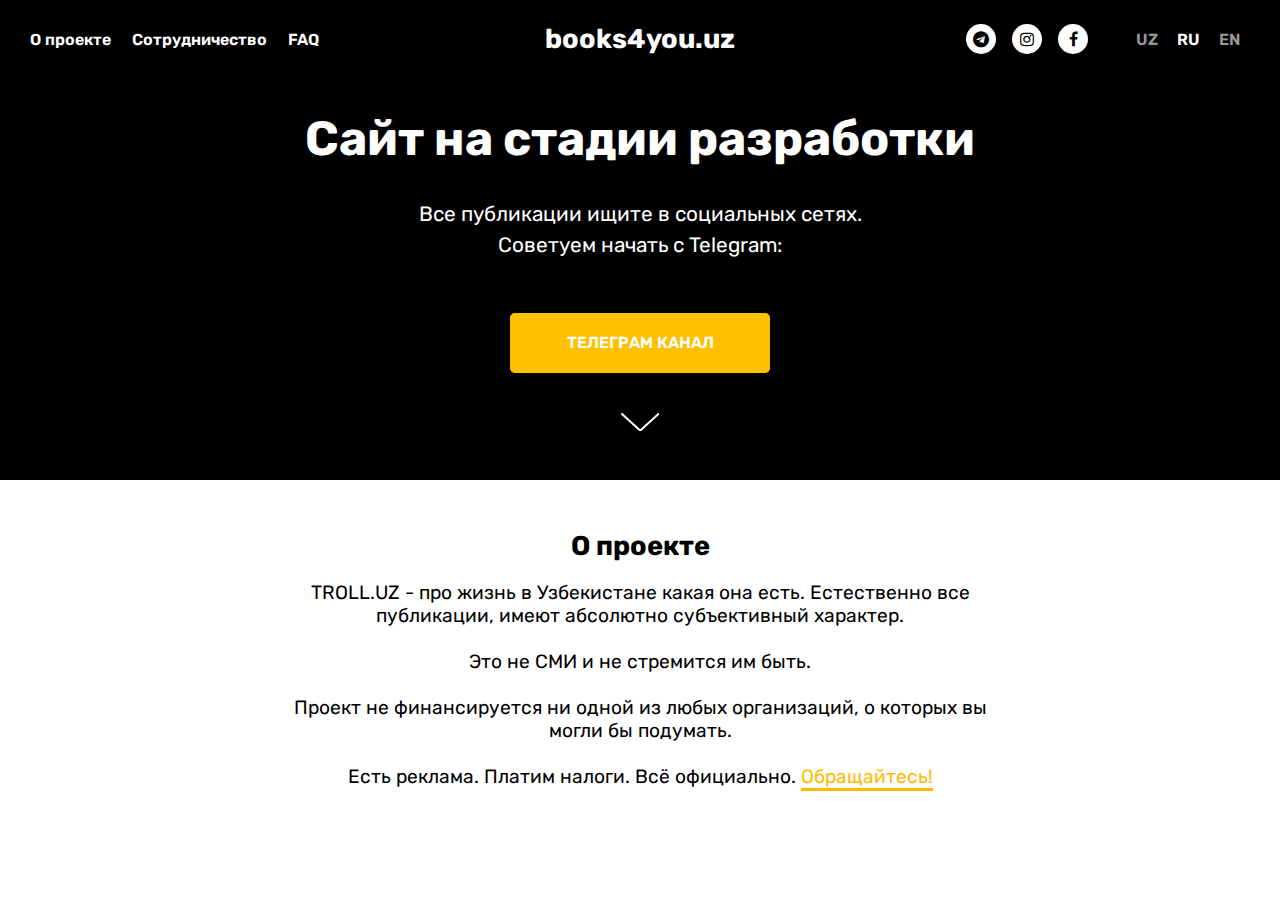
==== index.html @ 6c209b0e "created" ====
<!DOCTYPE html>
<html lang="ru">
  <head>
    <meta charset="UTF-8" />
    <meta name="viewport" content="width=device-width, initial-scale=1.0" />
    <title>Books4you</title>
    <link rel="preconnect" href="https://fonts.googleapis.com" />
    <link rel="preconnect" href="https://fonts.gstatic.com" crossorigin />
    <link
      href="https://fonts.googleapis.com/css2?family=Rubik:wght@400;600;700&display=swap"
      rel="stylesheet"
    />
    <link rel="stylesheet" href="css/font-awesome.min.css" />
    <link rel="stylesheet" href="css/style.min.css" />
  </head>
  <body>
    <header class="header">
      <nav class="nav">
        <ul class="nav__list">
          <li class="nav__list__item">
            <a href="#about" class="nav__list__item__link">О проекте</a>
          </li>
          <li class="nav__list__item">
            <a href="#about" class="nav__list__item__link">Сотрудничество</a>
          </li>
          <li class="nav__list__item">
            <a href="#" class="nav__list__item__link">FAQ</a>
          </li>
        </ul>
        <a class="nav__logo" href="">books4you.uz</a>
        <div class="nav__social-lang">
          <ul class="nav__social-lang__social-list">
            <li class="nav__social-lang__social-list__item">
              <a class="nav__social-lang__social-list__item__link" href="">
                <i class="fa fa-telegram"></i>
              </a>
            </li>
            <li class="nav__social-lang__social-list__item">
              <a class="nav__social-lang__social-list__item__link" href="">
                <i class="fa fa-instagram"></i>
              </a>
            </li>
            <li class="nav__social-lang__social-list__item">
              <a class="nav__social-lang__social-list__item__link" href="">
                <i class="fa fa-facebook"></i>
              </a>
            </li>
          </ul>
          <ul class="nav__social-lang__lang-list">
            <li class="nav__social-lang__lang-list__item">
              <a
                href="index-uz.html"
                class="nav__social-lang__lang-list__item__link"
              >
                UZ
              </a>
            </li>
            <li class="nav__social-lang__lang-list__item">
              <a
                class="nav__social-lang__lang-list__item__link nav__social-lang__lang-list__item__link--active"
              >
                RU
              </a>
            </li>
            <li class="nav__social-lang__lang-list__item">
              <a
                href="index-en.html"
                class="nav__social-lang__lang-list__item__link"
              >
                EN
              </a>
            </li>
          </ul>
        </div>
        <button class="nav__burger">
          <span></span>
          <span></span>
          <span></span>
          <span></span>
        </button>
      </nav>

      <h1 class="header__title">Сайт на стадии разработки</h1>
      <p class="header__subtitle">
        Все публикации ищите в социальных сетях. Советуем начать с Telegram:
      </p>
      <a href="" class="header__linktotg">телеграм канал</a>
      <a href="#about" class="header__arrow-anchor">
        <svg
          role="presentation"
          class="t-cover__arrow-svg"
          style="fill: #ffffff"
          x="0px"
          y="0px"
          width="38.417px"
          height="18.592px"
          viewBox="0 0 38.417 18.592"
        >
          <g>
            <path
              d="M19.208,18.592c-0.241,0-0.483-0.087-0.673-0.261L0.327,1.74c-0.408-0.372-0.438-1.004-0.066-1.413c0.372-0.409,1.004-0.439,1.413-0.066L19.208,16.24L36.743,0.261c0.411-0.372,1.042-0.342,1.413,0.066c0.372,0.408,0.343,1.041-0.065,1.413L19.881,18.332C19.691,18.505,19.449,18.592,19.208,18.592z"
            />
          </g>
        </svg>
      </a>
    </header>
    <main class="main">
      <section class="about" id="about">
        <h2 class="about__title">О проекте</h2>
        <p class="about__text">
          TROLL.UZ - про жизнь в Узбекистане какая она есть. Естественно все
          публикации, имеют абсолютно субъективный характер. <br /><br />
          Это не СМИ и не стремится им быть. <br /><br />
          Проект не финансируется ни одной из любых организаций, о которых вы
          могли бы подумать. <br /><br />
          Есть реклама. Платим налоги. Всё официально.
          <a class="about__text__link" href="">Обращайтесь!</a>
        </p>
      </section>
    </main>

    <script src="js/script.js"></script>
  </body>
</html>
---- css/style.min.css ----
@-webkit-keyframes moveUpDown{0%{-webkit-transform:translateY(0);transform:translateY(0)}to{-webkit-transform:translateY(1rem);transform:translateY(1rem)}}@keyframes moveUpDown{0%{-webkit-transform:translateY(0);transform:translateY(0)}to{-webkit-transform:translateY(1rem);transform:translateY(1rem)}}*{margin:0;padding:0;-webkit-box-sizing:border-box;box-sizing:border-box}ul{list-style:none}a,a:hover{text-decoration:none}button,input,select,textarea{outline:0!important}button{cursor:pointer}:root{font-size:1rem}body{font-family:'Rubik',sans-serif;font-weight:400;background-color:#fff;font-size:1rem;text-align:center}.fixed-top{position:fixed!important;top:0;left:0;height:50%;width:100%;z-index:99;background-color:#ffc000;-webkit-box-pack:center!important;-ms-flex-pack:center!important;justify-content:center!important;-webkit-box-align:center!important;-ms-flex-align:center!important;align-items:center!important}.menu-open{display:-webkit-box!important;display:-ms-flexbox!important;display:flex!important;-webkit-box-orient:vertical;-webkit-box-direction:normal;-ms-flex-direction:column;flex-direction:column;position:absolute}.menu-open__social-lang{width:100%;-webkit-box-orient:horizontal!important;-webkit-box-direction:normal!important;-ms-flex-direction:row!important;flex-direction:row!important;-webkit-box-pack:justify!important;-ms-flex-pack:justify!important;justify-content:space-between!important;padding:0 1rem}.header-top{padding-top:4rem}.header{background-color:#000;padding-bottom:2.8rem;color:#fff}.header__title{margin:2rem 0;font-size:3rem}.header__subtitle{margin:0 auto 3.2rem;font-size:1.3rem;line-height:1.5;font-weight:400;max-width:31.25rem}.header__linktotg{display:-webkit-inline-box;display:-ms-inline-flexbox;display:inline-flex;-webkit-box-pack:center;-ms-flex-pack:center;justify-content:center;-webkit-box-align:center;-ms-flex-align:center;align-items:center;width:16.25rem;height:3.75rem;background-color:#ffc000;text-transform:uppercase;color:#fff;font-weight:600;border-radius:.3rem;margin-bottom:2.5rem;-webkit-transition:.6s ease;-o-transition:.6s ease;transition:.6s ease;border:2px solid transparent}.header__linktotg:hover{border-color:#ffc000;background-color:#fff;color:#ffc000}.header__arrow-anchor{display:block;width:2.5rem;margin:0 auto;-webkit-animation:moveUpDown 1.2s ease-in-out infinite alternate;animation:moveUpDown 1.2s ease-in-out infinite alternate}.nav,.nav__list{display:-webkit-box;display:-ms-flexbox;display:flex;-webkit-box-align:center;-ms-flex-align:center;align-items:center}.nav{-webkit-box-pack:justify;-ms-flex-pack:justify;justify-content:space-between;padding:1.5rem 1.875rem;position:relative}.nav__list{-webkit-box-pack:center;-ms-flex-pack:center;justify-content:center;z-index:120}.nav__list__item:nth-child(2){padding:0 1.3rem}.nav__list__item__link{color:#fff;font-size:1rem;font-weight:600}.nav__logo{color:#fff;font-weight:700;font-size:1.7rem;position:absolute;left:50%;top:50%;-webkit-transform:translate(-50%,-50%);-ms-transform:translate(-50%,-50%);transform:translate(-50%,-50%)}.nav__social-lang,.nav__social-lang__social-list{display:-webkit-box;display:-ms-flexbox;display:flex;-webkit-box-pack:center;-ms-flex-pack:center;justify-content:center;-webkit-box-align:center;-ms-flex-align:center;align-items:center}.nav__social-lang__social-list{margin-right:1.875rem}.nav__social-lang__social-list__item{padding:0 .5rem}.nav__social-lang__lang-list,.nav__social-lang__social-list__item__link{-webkit-box-pack:center;-ms-flex-pack:center;justify-content:center;-webkit-box-align:center;-ms-flex-align:center;align-items:center}.nav__social-lang__social-list__item__link{display:-webkit-inline-box;display:-ms-inline-flexbox;display:inline-flex;color:#000;font-size:1rem;background-color:#fff;width:1.875rem;height:1.875rem;border-radius:50%;border:1px solid transparent;-webkit-transition:.6s ease;-o-transition:.6s ease;transition:.6s ease}.nav__social-lang__social-list__item__link:hover{background-color:#000;border-color:#fff;color:#fff}.nav__social-lang__lang-list{display:-webkit-box;display:-ms-flexbox;display:flex}.nav__social-lang__lang-list__item{padding:0 .6rem}.nav__social-lang__lang-list__item__link{color:rgba(255,255,255,.6);font-size:1rem;font-weight:600}.nav__social-lang__lang-list__item__link--active{color:#fff}.nav__social-lang__lang-list__item__link:disabled{color:rgba(255,255,255,.6)}.nav__burger,.nav__burger span{-webkit-transform:rotate(0);-ms-transform:rotate(0);transform:rotate(0);-webkit-transition:.3s;-o-transition:.3s;transition:.3s}.nav__burger{display:none;position:relative;z-index:4;width:26px;height:12px;border:0;background:0 0;margin-left:auto;-ms-flex-item-align:start;align-self:flex-start}.nav__burger span{width:100%;height:2px;background:#fff;border-radius:10px;position:absolute;left:0}.nav__burger span:nth-child(1){top:0}.nav__burger span:nth-child(2),.nav__burger span:nth-child(3){top:6px}.nav__burger span:nth-child(4){top:12px}.nav__burger.open span:nth-child(1),.nav__burger.open span:nth-child(4){width:0;left:50%;top:6px}.nav__burger.open span:nth-child(2){-webkit-transform:rotate(45deg);-ms-transform:rotate(45deg);transform:rotate(45deg)}.nav__burger.open span:nth-child(3){-webkit-transform:rotate(-45deg);-ms-transform:rotate(-45deg);transform:rotate(-45deg)}.about{padding:3.125rem 0}.about__title{font-size:1.7rem;margin-bottom:1.2rem}.about__text{font-size:1.2rem;max-width:44rem;margin:0 auto}.about__text__link{color:#fb0;border-bottom:3px solid #fb0}@media (max-width:991.98px){.burger-logo{top:15%}.nav__list{display:none}.nav__list__item{padding:1rem 0}.nav__social-lang{display:none}.nav__social-lang__social-list{margin-right:0;-webkit-box-orient:vertical;-webkit-box-direction:normal;-ms-flex-direction:column;flex-direction:column}.nav__social-lang__social-list__item{padding:.3rem 1rem}.nav__social-lang__lang-list{-webkit-box-orient:vertical;-webkit-box-direction:normal;-ms-flex-direction:column;flex-direction:column}.nav__social-lang__lang-list__item{padding:.3rem 1rem}.nav__burger{display:inline-block}}@media (max-width:767.98px){:root{font-size:.9rem}}@media (max-width:575.98px){:root{font-size:.8rem}.about,.header{padding-left:.8rem;padding-right:.8rem}}
/*# sourceMappingURL=style.min.css.map */
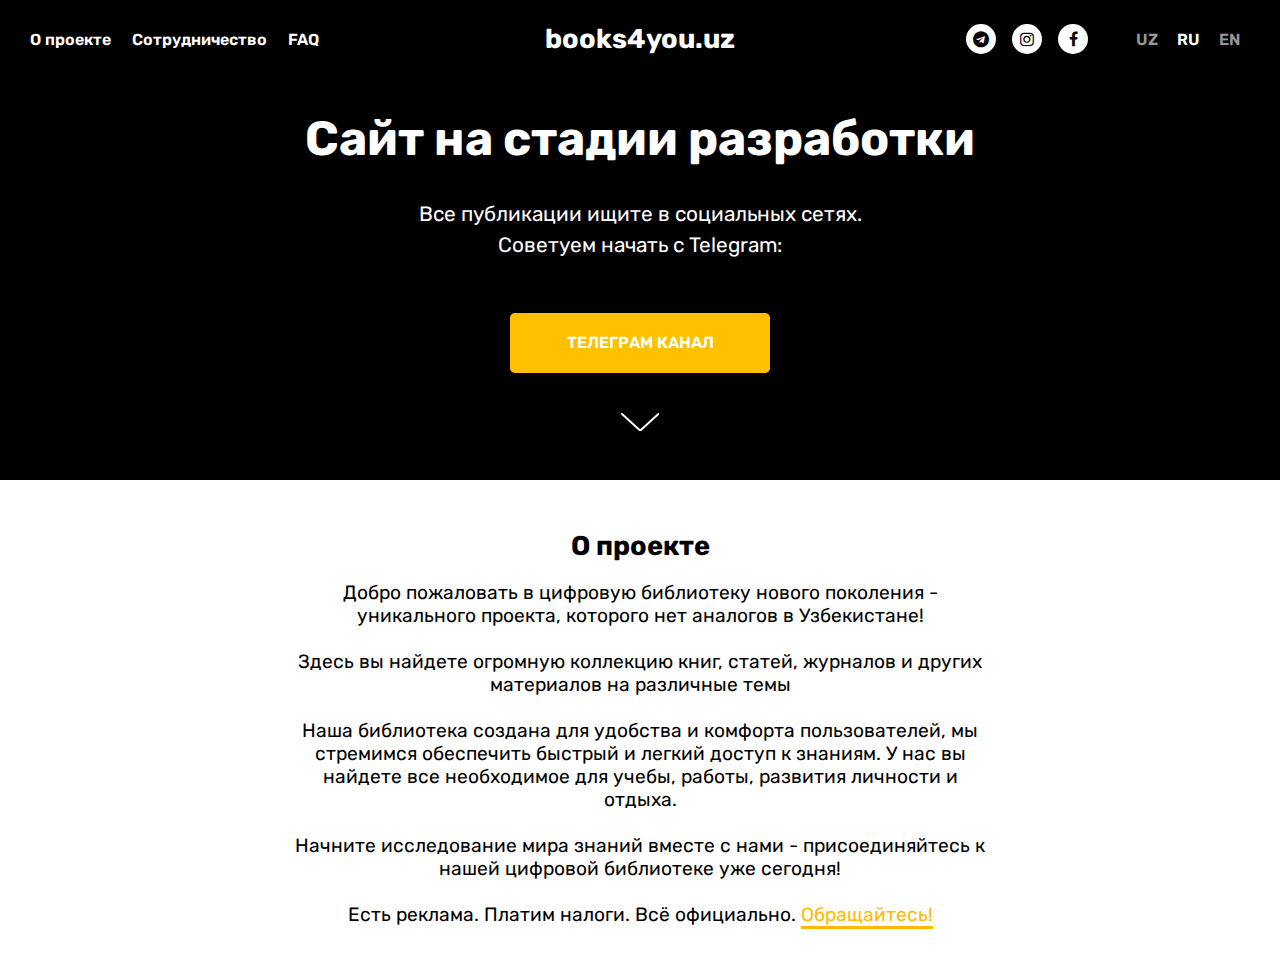
==== commit 2bcd71d0: "updated" ====
--- a/index.html
+++ b/index.html
@@ -18,10 +18,18 @@
       <nav class="nav">
         <ul class="nav__list">
           <li class="nav__list__item">
-            <a href="#about" class="nav__list__item__link">О проекте</a>
+            <a
+              href="#about"
+              class="nav__list__item__link nav__list__item__link--aboutproject"
+              >О проекте</a
+            >
           </li>
           <li class="nav__list__item">
-            <a href="#about" class="nav__list__item__link">Сотрудничество</a>
+            <a
+              href="#about"
+              class="nav__list__item__link nav__list__item__link--aboutproject"
+              >Сотрудничество</a
+            >
           </li>
           <li class="nav__list__item">
             <a href="#" class="nav__list__item__link">FAQ</a>
@@ -108,11 +116,16 @@
       <section class="about" id="about">
         <h2 class="about__title">О проекте</h2>
         <p class="about__text">
-          TROLL.UZ - про жизнь в Узбекистане какая она есть. Естественно все
-          публикации, имеют абсолютно субъективный характер. <br /><br />
-          Это не СМИ и не стремится им быть. <br /><br />
-          Проект не финансируется ни одной из любых организаций, о которых вы
-          могли бы подумать. <br /><br />
+          Добро пожаловать в цифровую библиотеку нового поколения - уникального
+          проекта, которого нет аналогов в Узбекистане! <br /><br />
+          Здесь вы найдете огромную коллекцию книг, статей, журналов и других
+          материалов на различные темы<br /><br />
+          Наша библиотека создана для удобства и комфорта пользователей, мы
+          стремимся обеспечить быстрый и легкий доступ к знаниям. У нас вы
+          найдете все необходимое для учебы, работы, развития личности и отдыха.
+          <br /><br />
+          Начните исследование мира знаний вместе с нами - присоединяйтесь к
+          нашей цифровой библиотеке уже сегодня! <br /><br />
           Есть реклама. Платим налоги. Всё официально.
           <a class="about__text__link" href="">Обращайтесь!</a>
         </p>
--- a/css/style.min.css
+++ b/css/style.min.css
@@ -1,2 +1,2 @@
-@-webkit-keyframes moveUpDown{0%{-webkit-transform:translateY(0);transform:translateY(0)}to{-webkit-transform:translateY(1rem);transform:translateY(1rem)}}@keyframes moveUpDown{0%{-webkit-transform:translateY(0);transform:translateY(0)}to{-webkit-transform:translateY(1rem);transform:translateY(1rem)}}*{margin:0;padding:0;-webkit-box-sizing:border-box;box-sizing:border-box}ul{list-style:none}a,a:hover{text-decoration:none}button,input,select,textarea{outline:0!important}button{cursor:pointer}:root{font-size:1rem}body{font-family:'Rubik',sans-serif;font-weight:400;background-color:#fff;font-size:1rem;text-align:center}.fixed-top{position:fixed!important;top:0;left:0;height:50%;width:100%;z-index:99;background-color:#ffc000;-webkit-box-pack:center!important;-ms-flex-pack:center!important;justify-content:center!important;-webkit-box-align:center!important;-ms-flex-align:center!important;align-items:center!important}.menu-open{display:-webkit-box!important;display:-ms-flexbox!important;display:flex!important;-webkit-box-orient:vertical;-webkit-box-direction:normal;-ms-flex-direction:column;flex-direction:column;position:absolute}.menu-open__social-lang{width:100%;-webkit-box-orient:horizontal!important;-webkit-box-direction:normal!important;-ms-flex-direction:row!important;flex-direction:row!important;-webkit-box-pack:justify!important;-ms-flex-pack:justify!important;justify-content:space-between!important;padding:0 1rem}.header-top{padding-top:4rem}.header{background-color:#000;padding-bottom:2.8rem;color:#fff}.header__title{margin:2rem 0;font-size:3rem}.header__subtitle{margin:0 auto 3.2rem;font-size:1.3rem;line-height:1.5;font-weight:400;max-width:31.25rem}.header__linktotg{display:-webkit-inline-box;display:-ms-inline-flexbox;display:inline-flex;-webkit-box-pack:center;-ms-flex-pack:center;justify-content:center;-webkit-box-align:center;-ms-flex-align:center;align-items:center;width:16.25rem;height:3.75rem;background-color:#ffc000;text-transform:uppercase;color:#fff;font-weight:600;border-radius:.3rem;margin-bottom:2.5rem;-webkit-transition:.6s ease;-o-transition:.6s ease;transition:.6s ease;border:2px solid transparent}.header__linktotg:hover{border-color:#ffc000;background-color:#fff;color:#ffc000}.header__arrow-anchor{display:block;width:2.5rem;margin:0 auto;-webkit-animation:moveUpDown 1.2s ease-in-out infinite alternate;animation:moveUpDown 1.2s ease-in-out infinite alternate}.nav,.nav__list{display:-webkit-box;display:-ms-flexbox;display:flex;-webkit-box-align:center;-ms-flex-align:center;align-items:center}.nav{-webkit-box-pack:justify;-ms-flex-pack:justify;justify-content:space-between;padding:1.5rem 1.875rem;position:relative}.nav__list{-webkit-box-pack:center;-ms-flex-pack:center;justify-content:center;z-index:120}.nav__list__item:nth-child(2){padding:0 1.3rem}.nav__list__item__link{color:#fff;font-size:1rem;font-weight:600}.nav__logo{color:#fff;font-weight:700;font-size:1.7rem;position:absolute;left:50%;top:50%;-webkit-transform:translate(-50%,-50%);-ms-transform:translate(-50%,-50%);transform:translate(-50%,-50%)}.nav__social-lang,.nav__social-lang__social-list{display:-webkit-box;display:-ms-flexbox;display:flex;-webkit-box-pack:center;-ms-flex-pack:center;justify-content:center;-webkit-box-align:center;-ms-flex-align:center;align-items:center}.nav__social-lang__social-list{margin-right:1.875rem}.nav__social-lang__social-list__item{padding:0 .5rem}.nav__social-lang__lang-list,.nav__social-lang__social-list__item__link{-webkit-box-pack:center;-ms-flex-pack:center;justify-content:center;-webkit-box-align:center;-ms-flex-align:center;align-items:center}.nav__social-lang__social-list__item__link{display:-webkit-inline-box;display:-ms-inline-flexbox;display:inline-flex;color:#000;font-size:1rem;background-color:#fff;width:1.875rem;height:1.875rem;border-radius:50%;border:1px solid transparent;-webkit-transition:.6s ease;-o-transition:.6s ease;transition:.6s ease}.nav__social-lang__social-list__item__link:hover{background-color:#000;border-color:#fff;color:#fff}.nav__social-lang__lang-list{display:-webkit-box;display:-ms-flexbox;display:flex}.nav__social-lang__lang-list__item{padding:0 .6rem}.nav__social-lang__lang-list__item__link{color:rgba(255,255,255,.6);font-size:1rem;font-weight:600}.nav__social-lang__lang-list__item__link--active{color:#fff}.nav__social-lang__lang-list__item__link:disabled{color:rgba(255,255,255,.6)}.nav__burger,.nav__burger span{-webkit-transform:rotate(0);-ms-transform:rotate(0);transform:rotate(0);-webkit-transition:.3s;-o-transition:.3s;transition:.3s}.nav__burger{display:none;position:relative;z-index:4;width:26px;height:12px;border:0;background:0 0;margin-left:auto;-ms-flex-item-align:start;align-self:flex-start}.nav__burger span{width:100%;height:2px;background:#fff;border-radius:10px;position:absolute;left:0}.nav__burger span:nth-child(1){top:0}.nav__burger span:nth-child(2),.nav__burger span:nth-child(3){top:6px}.nav__burger span:nth-child(4){top:12px}.nav__burger.open span:nth-child(1),.nav__burger.open span:nth-child(4){width:0;left:50%;top:6px}.nav__burger.open span:nth-child(2){-webkit-transform:rotate(45deg);-ms-transform:rotate(45deg);transform:rotate(45deg)}.nav__burger.open span:nth-child(3){-webkit-transform:rotate(-45deg);-ms-transform:rotate(-45deg);transform:rotate(-45deg)}.about{padding:3.125rem 0}.about__title{font-size:1.7rem;margin-bottom:1.2rem}.about__text{font-size:1.2rem;max-width:44rem;margin:0 auto}.about__text__link{color:#fb0;border-bottom:3px solid #fb0}@media (max-width:991.98px){.burger-logo{top:15%}.nav__list{display:none}.nav__list__item{padding:1rem 0}.nav__social-lang{display:none}.nav__social-lang__social-list{margin-right:0;-webkit-box-orient:vertical;-webkit-box-direction:normal;-ms-flex-direction:column;flex-direction:column}.nav__social-lang__social-list__item{padding:.3rem 1rem}.nav__social-lang__lang-list{-webkit-box-orient:vertical;-webkit-box-direction:normal;-ms-flex-direction:column;flex-direction:column}.nav__social-lang__lang-list__item{padding:.3rem 1rem}.nav__burger{display:inline-block}}@media (max-width:767.98px){:root{font-size:.9rem}}@media (max-width:575.98px){:root{font-size:.8rem}.about,.header{padding-left:.8rem;padding-right:.8rem}}
+@-webkit-keyframes moveUpDown{0%{-webkit-transform:translateY(0);transform:translateY(0)}to{-webkit-transform:translateY(1rem);transform:translateY(1rem)}}@keyframes moveUpDown{0%{-webkit-transform:translateY(0);transform:translateY(0)}to{-webkit-transform:translateY(1rem);transform:translateY(1rem)}}*{margin:0;padding:0;-webkit-box-sizing:border-box;box-sizing:border-box}ul{list-style:none}a,a:hover{text-decoration:none}button,input,select,textarea{outline:0!important}button{cursor:pointer}:root{font-size:1rem}body{font-family:'Rubik',sans-serif;font-weight:400;background-color:#fff;font-size:1rem;text-align:center}.fixed-top{position:fixed!important;top:0;left:0;height:15.625rem;width:100%;z-index:99;background-color:#ffc000;-webkit-box-pack:center!important;-ms-flex-pack:center!important;justify-content:center!important;-webkit-box-align:center!important;-ms-flex-align:center!important;align-items:center!important}.menu-open{display:-webkit-box!important;display:-ms-flexbox!important;display:flex!important;-webkit-box-orient:vertical;-webkit-box-direction:normal;-ms-flex-direction:column;flex-direction:column;position:absolute}.menu-open__social-lang{width:100%;-webkit-box-orient:horizontal!important;-webkit-box-direction:normal!important;-ms-flex-direction:row!important;flex-direction:row!important;-webkit-box-pack:justify!important;-ms-flex-pack:justify!important;justify-content:space-between!important;padding:0 1rem}.header-top{padding-top:4rem}.header{background-color:#000;padding-bottom:2.8rem;color:#fff}.header__title{margin:2rem 0;font-size:3rem}.header__subtitle{margin:0 auto 3.2rem;font-size:1.3rem;line-height:1.5;font-weight:400;max-width:31.25rem}.header__linktotg{display:-webkit-inline-box;display:-ms-inline-flexbox;display:inline-flex;-webkit-box-pack:center;-ms-flex-pack:center;justify-content:center;-webkit-box-align:center;-ms-flex-align:center;align-items:center;width:16.25rem;height:3.75rem;background-color:#ffc000;text-transform:uppercase;color:#fff;font-weight:600;border-radius:.3rem;margin-bottom:2.5rem;-webkit-transition:.6s ease;-o-transition:.6s ease;transition:.6s ease;border:2px solid transparent}.header__linktotg:hover{border-color:#ffc000;background-color:#fff;color:#ffc000}.header__arrow-anchor{display:block;width:2.5rem;margin:0 auto;-webkit-animation:moveUpDown 1.2s ease-in-out infinite alternate;animation:moveUpDown 1.2s ease-in-out infinite alternate}.nav,.nav__list{display:-webkit-box;display:-ms-flexbox;display:flex;-webkit-box-align:center;-ms-flex-align:center;align-items:center}.nav{-webkit-box-pack:justify;-ms-flex-pack:justify;justify-content:space-between;padding:1.5rem 1.875rem;position:relative}.nav__list{-webkit-box-pack:center;-ms-flex-pack:center;justify-content:center;z-index:120}.nav__list__item:nth-child(2){padding:0 1.3rem}.nav__list__item__link{color:#fff;font-size:1rem;font-weight:600}.nav__logo{color:#fff;font-weight:700;font-size:1.7rem;position:absolute;left:50%;top:50%;-webkit-transform:translate(-50%,-50%);-ms-transform:translate(-50%,-50%);transform:translate(-50%,-50%)}.nav__social-lang,.nav__social-lang__social-list{display:-webkit-box;display:-ms-flexbox;display:flex;-webkit-box-pack:center;-ms-flex-pack:center;justify-content:center;-webkit-box-align:center;-ms-flex-align:center;align-items:center}.nav__social-lang__social-list{margin-right:1.875rem}.nav__social-lang__social-list__item{padding:0 .5rem}.nav__social-lang__lang-list,.nav__social-lang__social-list__item__link{-webkit-box-pack:center;-ms-flex-pack:center;justify-content:center;-webkit-box-align:center;-ms-flex-align:center;align-items:center}.nav__social-lang__social-list__item__link{display:-webkit-inline-box;display:-ms-inline-flexbox;display:inline-flex;color:#000;font-size:1rem;background-color:#fff;width:1.875rem;height:1.875rem;border-radius:50%;border:1px solid transparent;-webkit-transition:.6s ease;-o-transition:.6s ease;transition:.6s ease}.nav__social-lang__social-list__item__link:hover{background-color:#000;border-color:#fff;color:#fff}.nav__social-lang__lang-list{display:-webkit-box;display:-ms-flexbox;display:flex}.nav__social-lang__lang-list__item{padding:0 .6rem}.nav__social-lang__lang-list__item__link{color:rgba(255,255,255,.6);font-size:1rem;font-weight:600}.nav__social-lang__lang-list__item__link--active{color:#fff}.nav__social-lang__lang-list__item__link:disabled{color:rgba(255,255,255,.6)}.nav__burger,.nav__burger span{-webkit-transform:rotate(0);-ms-transform:rotate(0);transform:rotate(0);-webkit-transition:.3s;-o-transition:.3s;transition:.3s}.nav__burger{display:none;position:relative;z-index:4;width:26px;height:12px;border:0;background:0 0;margin-left:auto;-ms-flex-item-align:start;align-self:flex-start}.nav__burger span{width:100%;height:2px;background:#fff;border-radius:10px;position:absolute;left:0}.nav__burger span:nth-child(1){top:0}.nav__burger span:nth-child(2),.nav__burger span:nth-child(3){top:6px}.nav__burger span:nth-child(4){top:12px}.nav__burger.open span:nth-child(1),.nav__burger.open span:nth-child(4){width:0;left:50%;top:6px}.nav__burger.open span:nth-child(2){-webkit-transform:rotate(45deg);-ms-transform:rotate(45deg);transform:rotate(45deg)}.nav__burger.open span:nth-child(3){-webkit-transform:rotate(-45deg);-ms-transform:rotate(-45deg);transform:rotate(-45deg)}.about{padding:3.125rem 0}.about__title{font-size:1.7rem;margin-bottom:1.2rem}.about__text{font-size:1.2rem;max-width:44rem;margin:0 auto}.about__text__link{color:#fb0;border-bottom:3px solid #fb0}@media (max-width:991.98px){.burger-logo{top:15%}.nav__list{display:none}.nav__list__item{padding:1rem 0}.nav__social-lang{display:none}.nav__social-lang__social-list{margin-right:0;-webkit-box-orient:vertical;-webkit-box-direction:normal;-ms-flex-direction:column;flex-direction:column}.nav__social-lang__social-list__item{padding:.3rem 1rem}.nav__social-lang__lang-list{-webkit-box-orient:vertical;-webkit-box-direction:normal;-ms-flex-direction:column;flex-direction:column}.nav__social-lang__lang-list__item{padding:.3rem 1rem}.nav__burger{display:inline-block}}@media (max-width:767.98px){:root{font-size:.9rem}}@media (max-width:575.98px){:root{font-size:.8rem}.fixed-top{padding:1.5rem 2.675rem!important}.menu-open__social-lang{padding:0 1.875rem}.about,.header{padding-left:.8rem;padding-right:.8rem}}
 /*# sourceMappingURL=style.min.css.map */
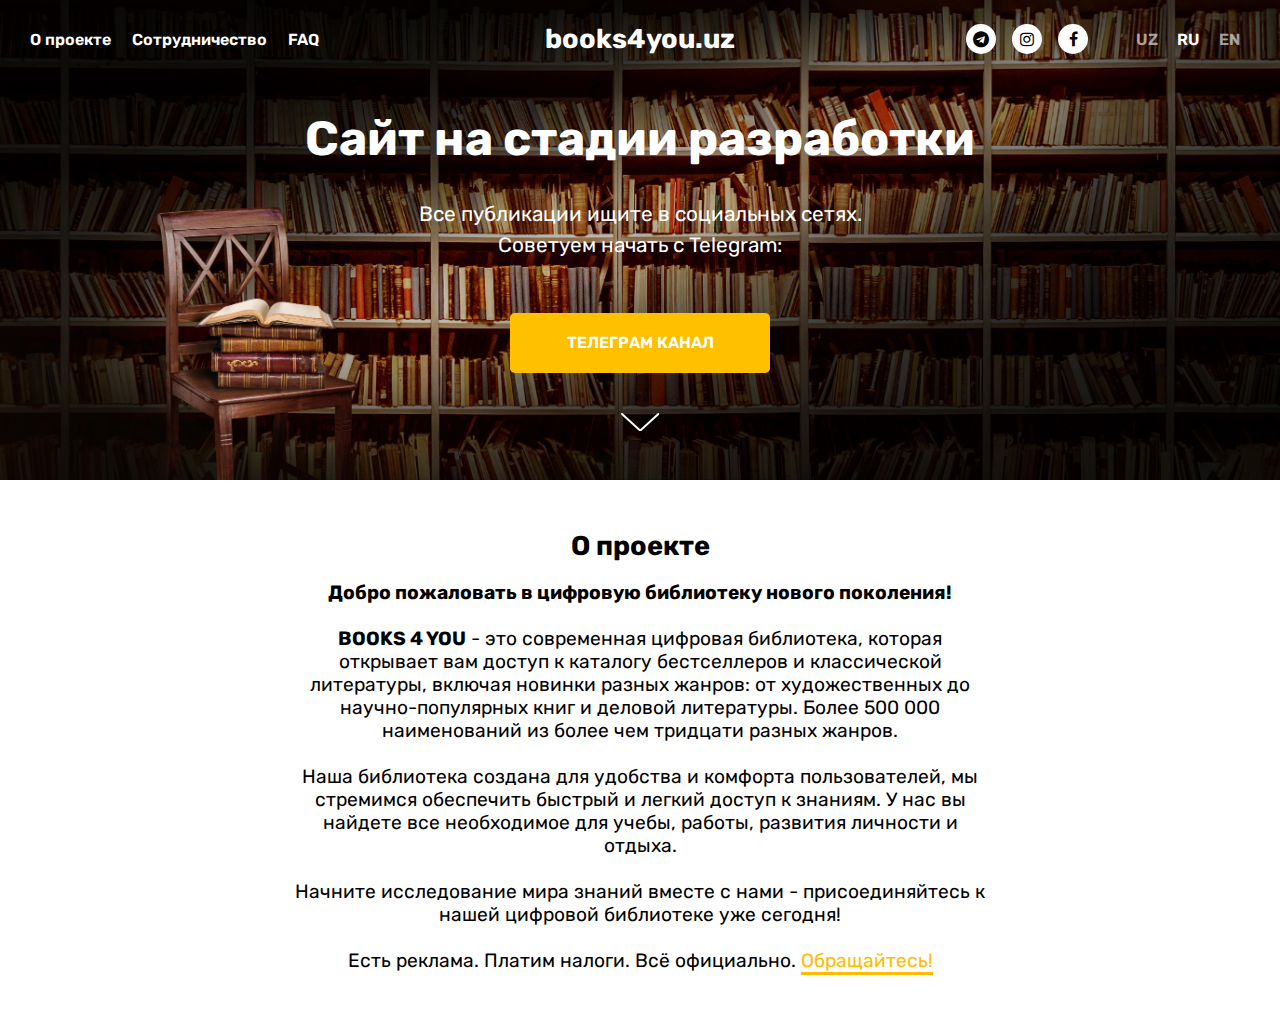
==== commit 0ee6e983: "updated" ====
--- a/index.html
+++ b/index.html
@@ -116,10 +116,14 @@
       <section class="about" id="about">
         <h2 class="about__title">О проекте</h2>
         <p class="about__text">
-          Добро пожаловать в цифровую библиотеку нового поколения - уникального
-          проекта, которого нет аналогов в Узбекистане! <br /><br />
-          Здесь вы найдете огромную коллекцию книг, статей, журналов и других
-          материалов на различные темы<br /><br />
+          <b>Добро пожаловать в цифровую библиотеку нового поколения!</b>
+          <!-- - уникального проекта, которого нет аналогов в Узбекистане! -->
+          <br /><br />
+          <b>BOOKS 4 YOU</b> - это современная цифровая библиотека, которая
+          открывает вам доступ к каталогу бестселлеров и классической
+          литературы, включая новинки разных жанров: от художественных до
+          научно-популярных книг и деловой литературы. Более 500 000
+          наименований из более чем тридцати разных жанров. <br /><br />
           Наша библиотека создана для удобства и комфорта пользователей, мы
           стремимся обеспечить быстрый и легкий доступ к знаниям. У нас вы
           найдете все необходимое для учебы, работы, развития личности и отдыха.
--- a/css/style.min.css
+++ b/css/style.min.css
@@ -1,2 +1,2 @@
-@-webkit-keyframes moveUpDown{0%{-webkit-transform:translateY(0);transform:translateY(0)}to{-webkit-transform:translateY(1rem);transform:translateY(1rem)}}@keyframes moveUpDown{0%{-webkit-transform:translateY(0);transform:translateY(0)}to{-webkit-transform:translateY(1rem);transform:translateY(1rem)}}*{margin:0;padding:0;-webkit-box-sizing:border-box;box-sizing:border-box}ul{list-style:none}a,a:hover{text-decoration:none}button,input,select,textarea{outline:0!important}button{cursor:pointer}:root{font-size:1rem}body{font-family:'Rubik',sans-serif;font-weight:400;background-color:#fff;font-size:1rem;text-align:center}.fixed-top{position:fixed!important;top:0;left:0;height:15.625rem;width:100%;z-index:99;background-color:#ffc000;-webkit-box-pack:center!important;-ms-flex-pack:center!important;justify-content:center!important;-webkit-box-align:center!important;-ms-flex-align:center!important;align-items:center!important}.menu-open{display:-webkit-box!important;display:-ms-flexbox!important;display:flex!important;-webkit-box-orient:vertical;-webkit-box-direction:normal;-ms-flex-direction:column;flex-direction:column;position:absolute}.menu-open__social-lang{width:100%;-webkit-box-orient:horizontal!important;-webkit-box-direction:normal!important;-ms-flex-direction:row!important;flex-direction:row!important;-webkit-box-pack:justify!important;-ms-flex-pack:justify!important;justify-content:space-between!important;padding:0 1rem}.header-top{padding-top:4rem}.header{background-color:#000;padding-bottom:2.8rem;color:#fff}.header__title{margin:2rem 0;font-size:3rem}.header__subtitle{margin:0 auto 3.2rem;font-size:1.3rem;line-height:1.5;font-weight:400;max-width:31.25rem}.header__linktotg{display:-webkit-inline-box;display:-ms-inline-flexbox;display:inline-flex;-webkit-box-pack:center;-ms-flex-pack:center;justify-content:center;-webkit-box-align:center;-ms-flex-align:center;align-items:center;width:16.25rem;height:3.75rem;background-color:#ffc000;text-transform:uppercase;color:#fff;font-weight:600;border-radius:.3rem;margin-bottom:2.5rem;-webkit-transition:.6s ease;-o-transition:.6s ease;transition:.6s ease;border:2px solid transparent}.header__linktotg:hover{border-color:#ffc000;background-color:#fff;color:#ffc000}.header__arrow-anchor{display:block;width:2.5rem;margin:0 auto;-webkit-animation:moveUpDown 1.2s ease-in-out infinite alternate;animation:moveUpDown 1.2s ease-in-out infinite alternate}.nav,.nav__list{display:-webkit-box;display:-ms-flexbox;display:flex;-webkit-box-align:center;-ms-flex-align:center;align-items:center}.nav{-webkit-box-pack:justify;-ms-flex-pack:justify;justify-content:space-between;padding:1.5rem 1.875rem;position:relative}.nav__list{-webkit-box-pack:center;-ms-flex-pack:center;justify-content:center;z-index:120}.nav__list__item:nth-child(2){padding:0 1.3rem}.nav__list__item__link{color:#fff;font-size:1rem;font-weight:600}.nav__logo{color:#fff;font-weight:700;font-size:1.7rem;position:absolute;left:50%;top:50%;-webkit-transform:translate(-50%,-50%);-ms-transform:translate(-50%,-50%);transform:translate(-50%,-50%)}.nav__social-lang,.nav__social-lang__social-list{display:-webkit-box;display:-ms-flexbox;display:flex;-webkit-box-pack:center;-ms-flex-pack:center;justify-content:center;-webkit-box-align:center;-ms-flex-align:center;align-items:center}.nav__social-lang__social-list{margin-right:1.875rem}.nav__social-lang__social-list__item{padding:0 .5rem}.nav__social-lang__lang-list,.nav__social-lang__social-list__item__link{-webkit-box-pack:center;-ms-flex-pack:center;justify-content:center;-webkit-box-align:center;-ms-flex-align:center;align-items:center}.nav__social-lang__social-list__item__link{display:-webkit-inline-box;display:-ms-inline-flexbox;display:inline-flex;color:#000;font-size:1rem;background-color:#fff;width:1.875rem;height:1.875rem;border-radius:50%;border:1px solid transparent;-webkit-transition:.6s ease;-o-transition:.6s ease;transition:.6s ease}.nav__social-lang__social-list__item__link:hover{background-color:#000;border-color:#fff;color:#fff}.nav__social-lang__lang-list{display:-webkit-box;display:-ms-flexbox;display:flex}.nav__social-lang__lang-list__item{padding:0 .6rem}.nav__social-lang__lang-list__item__link{color:rgba(255,255,255,.6);font-size:1rem;font-weight:600}.nav__social-lang__lang-list__item__link--active{color:#fff}.nav__social-lang__lang-list__item__link:disabled{color:rgba(255,255,255,.6)}.nav__burger,.nav__burger span{-webkit-transform:rotate(0);-ms-transform:rotate(0);transform:rotate(0);-webkit-transition:.3s;-o-transition:.3s;transition:.3s}.nav__burger{display:none;position:relative;z-index:4;width:26px;height:12px;border:0;background:0 0;margin-left:auto;-ms-flex-item-align:start;align-self:flex-start}.nav__burger span{width:100%;height:2px;background:#fff;border-radius:10px;position:absolute;left:0}.nav__burger span:nth-child(1){top:0}.nav__burger span:nth-child(2),.nav__burger span:nth-child(3){top:6px}.nav__burger span:nth-child(4){top:12px}.nav__burger.open span:nth-child(1),.nav__burger.open span:nth-child(4){width:0;left:50%;top:6px}.nav__burger.open span:nth-child(2){-webkit-transform:rotate(45deg);-ms-transform:rotate(45deg);transform:rotate(45deg)}.nav__burger.open span:nth-child(3){-webkit-transform:rotate(-45deg);-ms-transform:rotate(-45deg);transform:rotate(-45deg)}.about{padding:3.125rem 0}.about__title{font-size:1.7rem;margin-bottom:1.2rem}.about__text{font-size:1.2rem;max-width:44rem;margin:0 auto}.about__text__link{color:#fb0;border-bottom:3px solid #fb0}@media (max-width:991.98px){.burger-logo{top:15%}.nav__list{display:none}.nav__list__item{padding:1rem 0}.nav__social-lang{display:none}.nav__social-lang__social-list{margin-right:0;-webkit-box-orient:vertical;-webkit-box-direction:normal;-ms-flex-direction:column;flex-direction:column}.nav__social-lang__social-list__item{padding:.3rem 1rem}.nav__social-lang__lang-list{-webkit-box-orient:vertical;-webkit-box-direction:normal;-ms-flex-direction:column;flex-direction:column}.nav__social-lang__lang-list__item{padding:.3rem 1rem}.nav__burger{display:inline-block}}@media (max-width:767.98px){:root{font-size:.9rem}}@media (max-width:575.98px){:root{font-size:.8rem}.fixed-top{padding:1.5rem 2.675rem!important}.menu-open__social-lang{padding:0 1.875rem}.about,.header{padding-left:.8rem;padding-right:.8rem}}
+@-webkit-keyframes moveUpDown{0%{-webkit-transform:translateY(0);transform:translateY(0)}to{-webkit-transform:translateY(1rem);transform:translateY(1rem)}}@keyframes moveUpDown{0%{-webkit-transform:translateY(0);transform:translateY(0)}to{-webkit-transform:translateY(1rem);transform:translateY(1rem)}}*{margin:0;padding:0;-webkit-box-sizing:border-box;box-sizing:border-box}ul{list-style:none}a,a:hover{text-decoration:none}button,input,select,textarea{outline:0!important}button{cursor:pointer}:root{font-size:1rem}body{font-family:'Rubik',sans-serif;font-weight:400;background-color:#fff;font-size:1rem;text-align:center}.fixed-top{position:fixed!important;top:0;left:0;height:15.625rem;width:100%;z-index:99;background-color:#ffc000;-webkit-box-pack:center!important;-ms-flex-pack:center!important;justify-content:center!important;-webkit-box-align:center!important;-ms-flex-align:center!important;align-items:center!important}.menu-open{display:-webkit-box!important;display:-ms-flexbox!important;display:flex!important;-webkit-box-orient:vertical;-webkit-box-direction:normal;-ms-flex-direction:column;flex-direction:column;position:absolute}.menu-open__social-lang{width:100%;-webkit-box-orient:horizontal!important;-webkit-box-direction:normal!important;-ms-flex-direction:row!important;flex-direction:row!important;-webkit-box-pack:justify!important;-ms-flex-pack:justify!important;justify-content:space-between!important;padding:0 1rem}.header-top{padding-top:4rem}.header{background-color:#000;background-image:url(../img/header_bg.jpg);background-repeat:no-repeat;background-size:cover;background-position:center center;padding-bottom:2.8rem;color:#fff}.header__title{margin:2rem 0;font-size:3rem}.header__subtitle{margin:0 auto 3.2rem;font-size:1.3rem;line-height:1.5;font-weight:400;max-width:31.25rem}.header__linktotg{display:-webkit-inline-box;display:-ms-inline-flexbox;display:inline-flex;-webkit-box-pack:center;-ms-flex-pack:center;justify-content:center;-webkit-box-align:center;-ms-flex-align:center;align-items:center;width:16.25rem;height:3.75rem;background-color:#ffc000;text-transform:uppercase;color:#fff;font-weight:600;border-radius:.3rem;margin-bottom:2.5rem;-webkit-transition:.6s ease;-o-transition:.6s ease;transition:.6s ease;border:2px solid transparent}.header__linktotg:hover{border-color:#ffc000;background-color:#fff;color:#ffc000}.header__arrow-anchor{display:block;width:2.5rem;margin:0 auto;-webkit-animation:moveUpDown 1.2s ease-in-out infinite alternate;animation:moveUpDown 1.2s ease-in-out infinite alternate}.nav,.nav__list{display:-webkit-box;display:-ms-flexbox;display:flex;-webkit-box-align:center;-ms-flex-align:center;align-items:center}.nav{-webkit-box-pack:justify;-ms-flex-pack:justify;justify-content:space-between;padding:1.5rem 1.875rem;position:relative}.nav__list{-webkit-box-pack:center;-ms-flex-pack:center;justify-content:center;z-index:120}.nav__list__item:nth-child(2){padding:0 1.3rem}.nav__list__item__link{color:#fff;font-size:1rem;font-weight:600}.nav__logo{color:#fff;font-weight:700;font-size:1.7rem;position:absolute;left:50%;top:50%;-webkit-transform:translate(-50%,-50%);-ms-transform:translate(-50%,-50%);transform:translate(-50%,-50%)}.nav__social-lang,.nav__social-lang__social-list{display:-webkit-box;display:-ms-flexbox;display:flex;-webkit-box-pack:center;-ms-flex-pack:center;justify-content:center;-webkit-box-align:center;-ms-flex-align:center;align-items:center}.nav__social-lang__social-list{margin-right:1.875rem}.nav__social-lang__social-list__item{padding:0 .5rem}.nav__social-lang__lang-list,.nav__social-lang__social-list__item__link{-webkit-box-pack:center;-ms-flex-pack:center;justify-content:center;-webkit-box-align:center;-ms-flex-align:center;align-items:center}.nav__social-lang__social-list__item__link{display:-webkit-inline-box;display:-ms-inline-flexbox;display:inline-flex;color:#000;font-size:1rem;background-color:#fff;width:1.875rem;height:1.875rem;border-radius:50%;border:1px solid transparent;-webkit-transition:.6s ease;-o-transition:.6s ease;transition:.6s ease}.nav__social-lang__social-list__item__link:hover{background-color:#000;border-color:#fff;color:#fff}.nav__social-lang__lang-list{display:-webkit-box;display:-ms-flexbox;display:flex}.nav__social-lang__lang-list__item{padding:0 .6rem}.nav__social-lang__lang-list__item__link{color:rgba(255,255,255,.6);font-size:1rem;font-weight:600}.nav__social-lang__lang-list__item__link--active{color:#fff}.nav__social-lang__lang-list__item__link:disabled{color:rgba(255,255,255,.6)}.nav__burger,.nav__burger span{-webkit-transform:rotate(0);-ms-transform:rotate(0);transform:rotate(0);-webkit-transition:.3s;-o-transition:.3s;transition:.3s}.nav__burger{display:none;position:relative;z-index:4;width:26px;height:12px;border:0;background:0 0;margin-left:auto;-ms-flex-item-align:start;align-self:flex-start}.nav__burger span{width:100%;height:2px;background:#fff;border-radius:10px;position:absolute;left:0}.nav__burger span:nth-child(1){top:0}.nav__burger span:nth-child(2),.nav__burger span:nth-child(3){top:6px}.nav__burger span:nth-child(4){top:12px}.nav__burger.open span:nth-child(1),.nav__burger.open span:nth-child(4){width:0;left:50%;top:6px}.nav__burger.open span:nth-child(2){-webkit-transform:rotate(45deg);-ms-transform:rotate(45deg);transform:rotate(45deg)}.nav__burger.open span:nth-child(3){-webkit-transform:rotate(-45deg);-ms-transform:rotate(-45deg);transform:rotate(-45deg)}.about{padding:3.125rem 0}.about__title{font-size:1.7rem;margin-bottom:1.2rem}.about__text{font-size:1.2rem;max-width:44rem;margin:0 auto}.about__text__link{color:#fb0;border-bottom:3px solid #fb0}@media (max-width:991.98px){.burger-logo{top:15%}.nav__list{display:none}.nav__list__item{padding:1rem 0}.nav__social-lang{display:none}.nav__social-lang__social-list{margin-right:0;-webkit-box-orient:vertical;-webkit-box-direction:normal;-ms-flex-direction:column;flex-direction:column}.nav__social-lang__social-list__item{padding:.3rem 1rem}.nav__social-lang__lang-list{-webkit-box-orient:vertical;-webkit-box-direction:normal;-ms-flex-direction:column;flex-direction:column}.nav__social-lang__lang-list__item{padding:.3rem 1rem}.nav__burger{display:inline-block}}@media (max-width:767.98px){:root{font-size:.9rem}}@media (max-width:575.98px){:root{font-size:.8rem}.fixed-top{padding:1.5rem 2.675rem!important}.menu-open__social-lang{padding:0 1.875rem}.about,.header{padding-left:.8rem;padding-right:.8rem}}
 /*# sourceMappingURL=style.min.css.map */
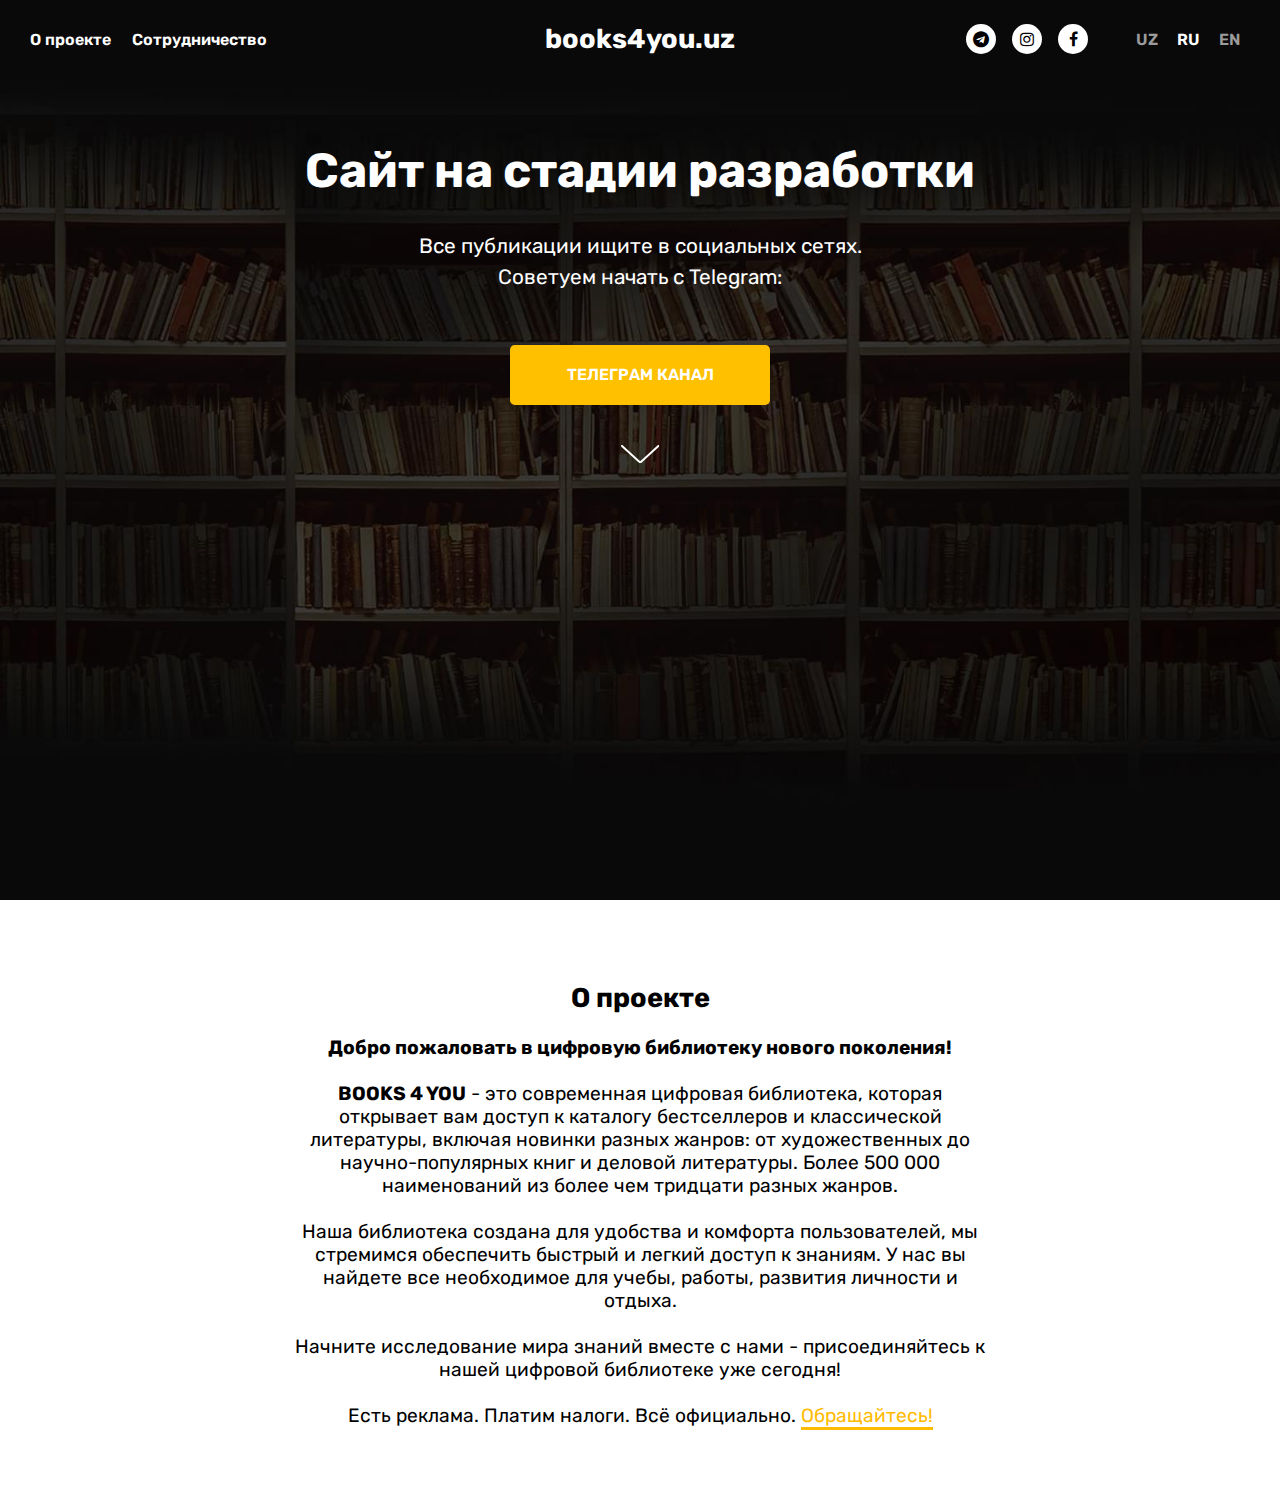
==== commit fa3adc50: "updated" ====
--- a/index.html
+++ b/index.html
@@ -31,9 +31,9 @@
               >Сотрудничество</a
             >
           </li>
-          <li class="nav__list__item">
+          <!-- <li class="nav__list__item">
             <a href="#" class="nav__list__item__link">FAQ</a>
-          </li>
+          </li> -->
         </ul>
         <a class="nav__logo" href="">books4you.uz</a>
         <div class="nav__social-lang">
--- a/css/style.min.css
+++ b/css/style.min.css
@@ -1,2 +1,2 @@
-@-webkit-keyframes moveUpDown{0%{-webkit-transform:translateY(0);transform:translateY(0)}to{-webkit-transform:translateY(1rem);transform:translateY(1rem)}}@keyframes moveUpDown{0%{-webkit-transform:translateY(0);transform:translateY(0)}to{-webkit-transform:translateY(1rem);transform:translateY(1rem)}}*{margin:0;padding:0;-webkit-box-sizing:border-box;box-sizing:border-box}ul{list-style:none}a,a:hover{text-decoration:none}button,input,select,textarea{outline:0!important}button{cursor:pointer}:root{font-size:1rem}body{font-family:'Rubik',sans-serif;font-weight:400;background-color:#fff;font-size:1rem;text-align:center}.fixed-top{position:fixed!important;top:0;left:0;height:15.625rem;width:100%;z-index:99;background-color:#ffc000;-webkit-box-pack:center!important;-ms-flex-pack:center!important;justify-content:center!important;-webkit-box-align:center!important;-ms-flex-align:center!important;align-items:center!important}.menu-open{display:-webkit-box!important;display:-ms-flexbox!important;display:flex!important;-webkit-box-orient:vertical;-webkit-box-direction:normal;-ms-flex-direction:column;flex-direction:column;position:absolute}.menu-open__social-lang{width:100%;-webkit-box-orient:horizontal!important;-webkit-box-direction:normal!important;-ms-flex-direction:row!important;flex-direction:row!important;-webkit-box-pack:justify!important;-ms-flex-pack:justify!important;justify-content:space-between!important;padding:0 1rem}.header-top{padding-top:4rem}.header{background-color:#000;background-image:url(../img/header_bg.jpg);background-repeat:no-repeat;background-size:cover;background-position:center center;padding-bottom:2.8rem;color:#fff}.header__title{margin:2rem 0;font-size:3rem}.header__subtitle{margin:0 auto 3.2rem;font-size:1.3rem;line-height:1.5;font-weight:400;max-width:31.25rem}.header__linktotg{display:-webkit-inline-box;display:-ms-inline-flexbox;display:inline-flex;-webkit-box-pack:center;-ms-flex-pack:center;justify-content:center;-webkit-box-align:center;-ms-flex-align:center;align-items:center;width:16.25rem;height:3.75rem;background-color:#ffc000;text-transform:uppercase;color:#fff;font-weight:600;border-radius:.3rem;margin-bottom:2.5rem;-webkit-transition:.6s ease;-o-transition:.6s ease;transition:.6s ease;border:2px solid transparent}.header__linktotg:hover{border-color:#ffc000;background-color:#fff;color:#ffc000}.header__arrow-anchor{display:block;width:2.5rem;margin:0 auto;-webkit-animation:moveUpDown 1.2s ease-in-out infinite alternate;animation:moveUpDown 1.2s ease-in-out infinite alternate}.nav,.nav__list{display:-webkit-box;display:-ms-flexbox;display:flex;-webkit-box-align:center;-ms-flex-align:center;align-items:center}.nav{-webkit-box-pack:justify;-ms-flex-pack:justify;justify-content:space-between;padding:1.5rem 1.875rem;position:relative}.nav__list{-webkit-box-pack:center;-ms-flex-pack:center;justify-content:center;z-index:120}.nav__list__item:nth-child(2){padding:0 1.3rem}.nav__list__item__link{color:#fff;font-size:1rem;font-weight:600}.nav__logo{color:#fff;font-weight:700;font-size:1.7rem;position:absolute;left:50%;top:50%;-webkit-transform:translate(-50%,-50%);-ms-transform:translate(-50%,-50%);transform:translate(-50%,-50%)}.nav__social-lang,.nav__social-lang__social-list{display:-webkit-box;display:-ms-flexbox;display:flex;-webkit-box-pack:center;-ms-flex-pack:center;justify-content:center;-webkit-box-align:center;-ms-flex-align:center;align-items:center}.nav__social-lang__social-list{margin-right:1.875rem}.nav__social-lang__social-list__item{padding:0 .5rem}.nav__social-lang__lang-list,.nav__social-lang__social-list__item__link{-webkit-box-pack:center;-ms-flex-pack:center;justify-content:center;-webkit-box-align:center;-ms-flex-align:center;align-items:center}.nav__social-lang__social-list__item__link{display:-webkit-inline-box;display:-ms-inline-flexbox;display:inline-flex;color:#000;font-size:1rem;background-color:#fff;width:1.875rem;height:1.875rem;border-radius:50%;border:1px solid transparent;-webkit-transition:.6s ease;-o-transition:.6s ease;transition:.6s ease}.nav__social-lang__social-list__item__link:hover{background-color:#000;border-color:#fff;color:#fff}.nav__social-lang__lang-list{display:-webkit-box;display:-ms-flexbox;display:flex}.nav__social-lang__lang-list__item{padding:0 .6rem}.nav__social-lang__lang-list__item__link{color:rgba(255,255,255,.6);font-size:1rem;font-weight:600}.nav__social-lang__lang-list__item__link--active{color:#fff}.nav__social-lang__lang-list__item__link:disabled{color:rgba(255,255,255,.6)}.nav__burger,.nav__burger span{-webkit-transform:rotate(0);-ms-transform:rotate(0);transform:rotate(0);-webkit-transition:.3s;-o-transition:.3s;transition:.3s}.nav__burger{display:none;position:relative;z-index:4;width:26px;height:12px;border:0;background:0 0;margin-left:auto;-ms-flex-item-align:start;align-self:flex-start}.nav__burger span{width:100%;height:2px;background:#fff;border-radius:10px;position:absolute;left:0}.nav__burger span:nth-child(1){top:0}.nav__burger span:nth-child(2),.nav__burger span:nth-child(3){top:6px}.nav__burger span:nth-child(4){top:12px}.nav__burger.open span:nth-child(1),.nav__burger.open span:nth-child(4){width:0;left:50%;top:6px}.nav__burger.open span:nth-child(2){-webkit-transform:rotate(45deg);-ms-transform:rotate(45deg);transform:rotate(45deg)}.nav__burger.open span:nth-child(3){-webkit-transform:rotate(-45deg);-ms-transform:rotate(-45deg);transform:rotate(-45deg)}.about{padding:3.125rem 0}.about__title{font-size:1.7rem;margin-bottom:1.2rem}.about__text{font-size:1.2rem;max-width:44rem;margin:0 auto}.about__text__link{color:#fb0;border-bottom:3px solid #fb0}@media (max-width:991.98px){.burger-logo{top:15%}.nav__list{display:none}.nav__list__item{padding:1rem 0}.nav__social-lang{display:none}.nav__social-lang__social-list{margin-right:0;-webkit-box-orient:vertical;-webkit-box-direction:normal;-ms-flex-direction:column;flex-direction:column}.nav__social-lang__social-list__item{padding:.3rem 1rem}.nav__social-lang__lang-list{-webkit-box-orient:vertical;-webkit-box-direction:normal;-ms-flex-direction:column;flex-direction:column}.nav__social-lang__lang-list__item{padding:.3rem 1rem}.nav__burger{display:inline-block}}@media (max-width:767.98px){:root{font-size:.9rem}}@media (max-width:575.98px){:root{font-size:.8rem}.fixed-top{padding:1.5rem 2.675rem!important}.menu-open__social-lang{padding:0 1.875rem}.about,.header{padding-left:.8rem;padding-right:.8rem}}
+@-webkit-keyframes moveUpDown{0%{-webkit-transform:translateY(0);transform:translateY(0)}to{-webkit-transform:translateY(1rem);transform:translateY(1rem)}}@keyframes moveUpDown{0%{-webkit-transform:translateY(0);transform:translateY(0)}to{-webkit-transform:translateY(1rem);transform:translateY(1rem)}}*{margin:0;padding:0;-webkit-box-sizing:border-box;box-sizing:border-box}ul{list-style:none}a,a:hover{text-decoration:none}button,input,select,textarea{outline:0!important}button{cursor:pointer}:root{font-size:1rem}body{font-family:'Rubik',sans-serif;font-weight:400;background-color:#fff;font-size:1rem;text-align:center}.fixed-top{position:fixed!important;top:0;left:0;height:100%;width:100%;z-index:99;background-color:#000;background-image:url(../img/header_bg.jpg);background-repeat:no-repeat;background-size:cover;background-position:center center;-webkit-box-pack:center!important;-ms-flex-pack:center!important;justify-content:center!important;-webkit-box-align:center!important;-ms-flex-align:center!important;align-items:center!important}.menu-open{display:-webkit-box!important;display:-ms-flexbox!important;display:flex!important;-webkit-box-orient:vertical;-webkit-box-direction:normal;-ms-flex-direction:column;flex-direction:column;position:absolute}.menu-open__social-lang{width:100%;-webkit-box-orient:horizontal!important;-webkit-box-direction:normal!important;-ms-flex-direction:row!important;flex-direction:row!important;-webkit-box-pack:justify!important;-ms-flex-pack:justify!important;justify-content:space-between!important;padding:0 1rem}.header-top{padding-top:4rem}.header{background-color:#000;background-image:url(../img/header_bg.jpg);background-repeat:no-repeat;background-size:cover;background-position:center center;color:#fff;height:100vh}.header__title{margin:4rem 0 2rem;font-size:3rem}.header__subtitle{margin:0 auto 3.2rem;font-size:1.3rem;line-height:1.5;font-weight:400;max-width:31.25rem}.header__linktotg{display:-webkit-inline-box;display:-ms-inline-flexbox;display:inline-flex;-webkit-box-pack:center;-ms-flex-pack:center;justify-content:center;-webkit-box-align:center;-ms-flex-align:center;align-items:center;width:16.25rem;height:3.75rem;background-color:#ffc000;text-transform:uppercase;color:#fff;font-weight:600;border-radius:.3rem;margin-bottom:2.5rem;-webkit-transition:.6s ease;-o-transition:.6s ease;transition:.6s ease;border:2px solid transparent}.header__linktotg:hover{border-color:#ffc000;background-color:#fff;color:#ffc000}.header__arrow-anchor{display:block;width:2.5rem;margin:0 auto;-webkit-animation:moveUpDown 1.2s ease-in-out infinite alternate;animation:moveUpDown 1.2s ease-in-out infinite alternate}.nav,.nav__list{display:-webkit-box;display:-ms-flexbox;display:flex;-webkit-box-align:center;-ms-flex-align:center;align-items:center}.nav{-webkit-box-pack:justify;-ms-flex-pack:justify;justify-content:space-between;padding:1.5rem 1.875rem;position:relative}.nav__list{-webkit-box-pack:center;-ms-flex-pack:center;justify-content:center;z-index:120}.nav__list__item:nth-child(2){padding:0 1.3rem}.nav__list__item__link{color:#fff;font-size:1rem;font-weight:600}.nav__logo{color:#fff;font-weight:700;font-size:1.7rem;position:absolute;left:50%;top:50%;-webkit-transform:translate(-50%,-50%);-ms-transform:translate(-50%,-50%);transform:translate(-50%,-50%)}.nav__social-lang,.nav__social-lang__social-list{display:-webkit-box;display:-ms-flexbox;display:flex;-webkit-box-pack:center;-ms-flex-pack:center;justify-content:center;-webkit-box-align:center;-ms-flex-align:center;align-items:center}.nav__social-lang__social-list{margin-right:1.875rem}.nav__social-lang__social-list__item{padding:0 .5rem}.nav__social-lang__lang-list,.nav__social-lang__social-list__item__link{-webkit-box-pack:center;-ms-flex-pack:center;justify-content:center;-webkit-box-align:center;-ms-flex-align:center;align-items:center}.nav__social-lang__social-list__item__link{display:-webkit-inline-box;display:-ms-inline-flexbox;display:inline-flex;color:#000;font-size:1rem;background-color:#fff;width:1.875rem;height:1.875rem;border-radius:50%;border:1px solid transparent;-webkit-transition:.6s ease;-o-transition:.6s ease;transition:.6s ease}.nav__social-lang__social-list__item__link:hover{background-color:#000;border-color:#fff;color:#fff}.nav__social-lang__lang-list{display:-webkit-box;display:-ms-flexbox;display:flex}.nav__social-lang__lang-list__item{padding:0 .6rem}.nav__social-lang__lang-list__item__link{color:rgba(255,255,255,.6);font-size:1rem;font-weight:600}.nav__social-lang__lang-list__item__link--active{color:#fff}.nav__social-lang__lang-list__item__link:disabled{color:rgba(255,255,255,.6)}.nav__burger,.nav__burger span{-webkit-transform:rotate(0);-ms-transform:rotate(0);transform:rotate(0);-webkit-transition:.3s;-o-transition:.3s;transition:.3s}.nav__burger{display:none;position:relative;z-index:4;width:26px;height:12px;border:0;background:0 0;margin-left:auto;-ms-flex-item-align:start;align-self:flex-start}.nav__burger span{width:100%;height:2px;background:#fff;border-radius:10px;position:absolute;left:0}.nav__burger span:nth-child(1){top:0}.nav__burger span:nth-child(2),.nav__burger span:nth-child(3){top:6px}.nav__burger span:nth-child(4){top:12px}.nav__burger.open span:nth-child(1),.nav__burger.open span:nth-child(4){width:0;left:50%;top:6px}.nav__burger.open span:nth-child(2){-webkit-transform:rotate(45deg);-ms-transform:rotate(45deg);transform:rotate(45deg)}.nav__burger.open span:nth-child(3){-webkit-transform:rotate(-45deg);-ms-transform:rotate(-45deg);transform:rotate(-45deg)}.about{padding:5.125rem 0}.about__title{font-size:1.7rem;margin-bottom:1.4rem}.about__text{font-size:1.2rem;max-width:44rem;margin:0 auto}.about__text__link{color:#fb0;border-bottom:3px solid #fb0}@media (max-width:991.98px){.burger-logo{top:5.6%}.nav__list{display:none}.nav__list__item:nth-child(2){padding:0}.nav__list__item{padding:0 0 1rem}.nav__social-lang{display:none}.nav__social-lang__social-list{margin-right:0;-webkit-box-orient:vertical;-webkit-box-direction:normal;-ms-flex-direction:column;flex-direction:column}.nav__social-lang__social-list__item{padding:.3rem 1rem}.nav__social-lang__lang-list{-webkit-box-orient:vertical;-webkit-box-direction:normal;-ms-flex-direction:column;flex-direction:column}.nav__social-lang__lang-list__item{padding:.3rem 1rem}.nav__burger{display:inline-block}}@media (max-width:767.98px){:root{font-size:.9rem}.burger-logo{top:5.2%}}@media (max-width:575.98px){:root{font-size:.8rem}.fixed-top{padding:1.5rem 2.675rem!important}.menu-open__social-lang{padding:0 1.875rem}.burger-logo{top:4.7%}.about,.header{padding-left:.8rem;padding-right:.8rem}}
 /*# sourceMappingURL=style.min.css.map */
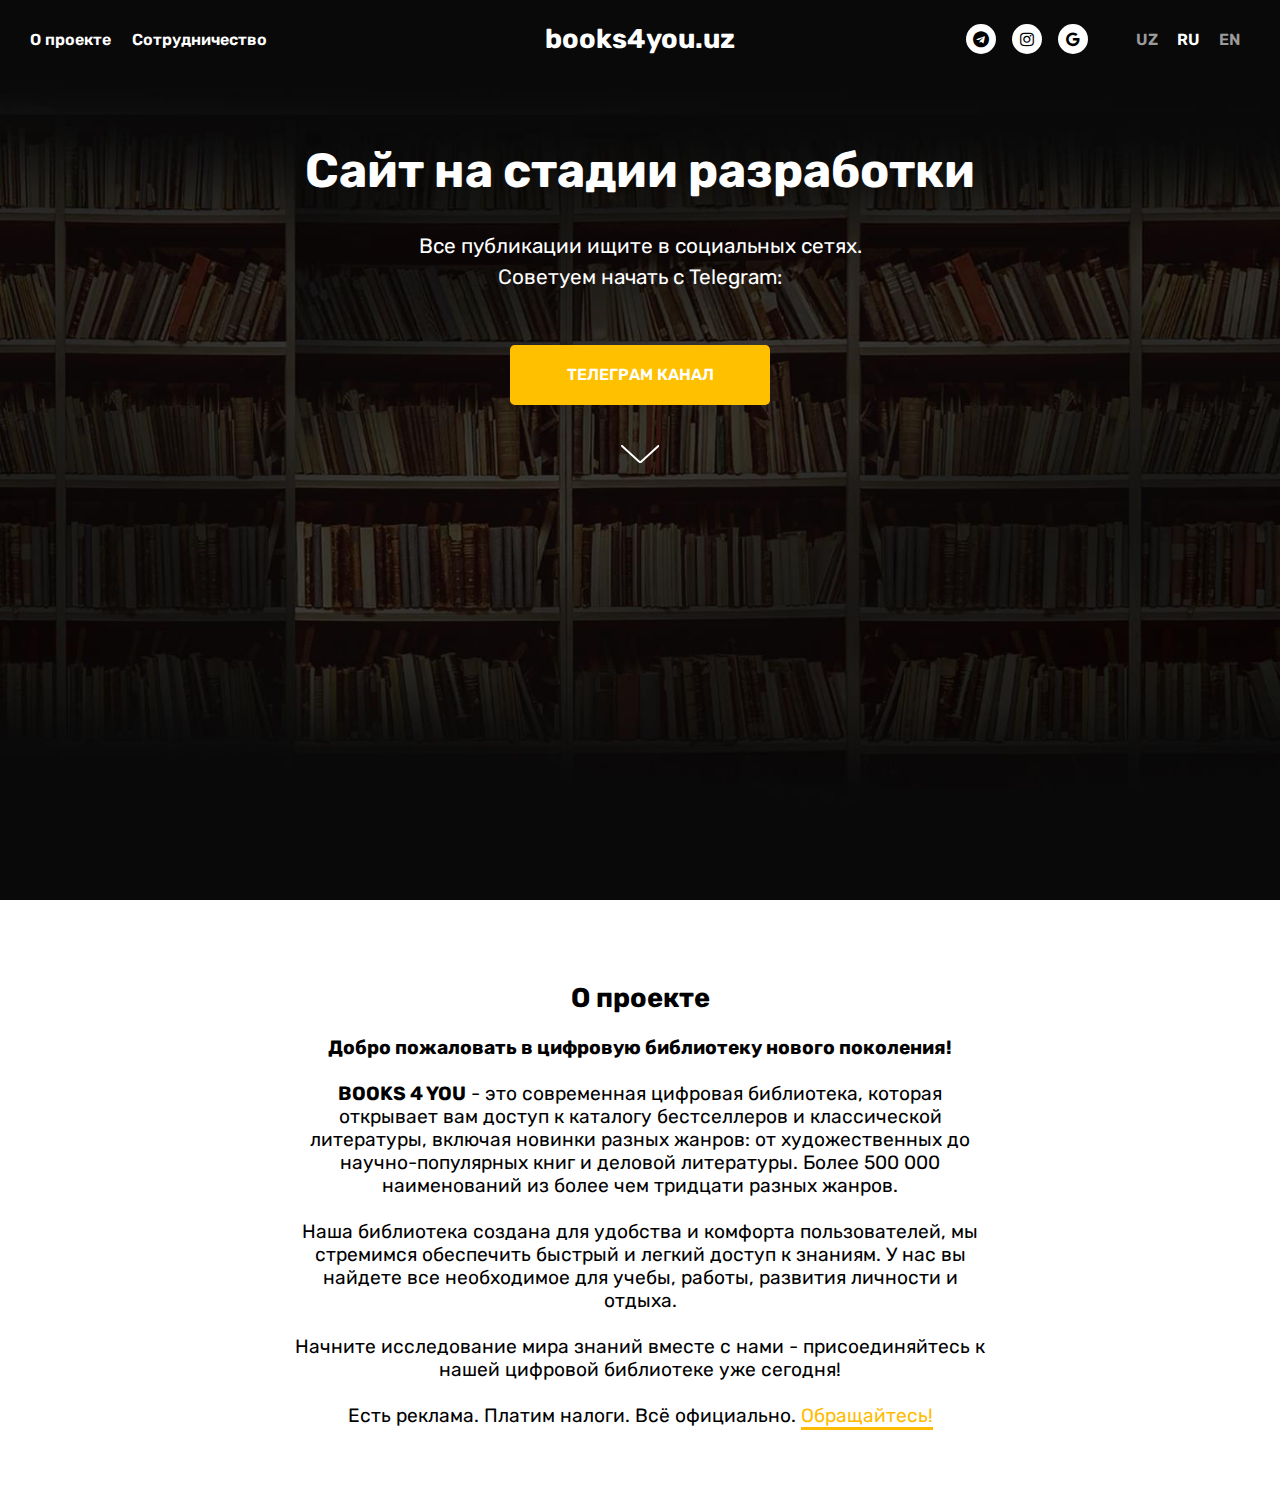
==== commit f8bb7c40: "updated" ====
--- a/index.html
+++ b/index.html
@@ -50,7 +50,7 @@
             </li>
             <li class="nav__social-lang__social-list__item">
               <a class="nav__social-lang__social-list__item__link" href="">
-                <i class="fa fa-facebook"></i>
+                <i class="fa fa-google"></i>
               </a>
             </li>
           </ul>
--- a/css/style.min.css
+++ b/css/style.min.css
@@ -1,2 +1,2 @@
-@-webkit-keyframes moveUpDown{0%{-webkit-transform:translateY(0);transform:translateY(0)}to{-webkit-transform:translateY(1rem);transform:translateY(1rem)}}@keyframes moveUpDown{0%{-webkit-transform:translateY(0);transform:translateY(0)}to{-webkit-transform:translateY(1rem);transform:translateY(1rem)}}*{margin:0;padding:0;-webkit-box-sizing:border-box;box-sizing:border-box}ul{list-style:none}a,a:hover{text-decoration:none}button,input,select,textarea{outline:0!important}button{cursor:pointer}:root{font-size:1rem}body{font-family:'Rubik',sans-serif;font-weight:400;background-color:#fff;font-size:1rem;text-align:center}.fixed-top{position:fixed!important;top:0;left:0;height:100%;width:100%;z-index:99;background-color:#000;background-image:url(../img/header_bg.jpg);background-repeat:no-repeat;background-size:cover;background-position:center center;-webkit-box-pack:center!important;-ms-flex-pack:center!important;justify-content:center!important;-webkit-box-align:center!important;-ms-flex-align:center!important;align-items:center!important}.menu-open{display:-webkit-box!important;display:-ms-flexbox!important;display:flex!important;-webkit-box-orient:vertical;-webkit-box-direction:normal;-ms-flex-direction:column;flex-direction:column;position:absolute}.menu-open__social-lang{width:100%;-webkit-box-orient:horizontal!important;-webkit-box-direction:normal!important;-ms-flex-direction:row!important;flex-direction:row!important;-webkit-box-pack:justify!important;-ms-flex-pack:justify!important;justify-content:space-between!important;padding:0 1rem}.header-top{padding-top:4rem}.header{background-color:#000;background-image:url(../img/header_bg.jpg);background-repeat:no-repeat;background-size:cover;background-position:center center;color:#fff;height:100vh}.header__title{margin:4rem 0 2rem;font-size:3rem}.header__subtitle{margin:0 auto 3.2rem;font-size:1.3rem;line-height:1.5;font-weight:400;max-width:31.25rem}.header__linktotg{display:-webkit-inline-box;display:-ms-inline-flexbox;display:inline-flex;-webkit-box-pack:center;-ms-flex-pack:center;justify-content:center;-webkit-box-align:center;-ms-flex-align:center;align-items:center;width:16.25rem;height:3.75rem;background-color:#ffc000;text-transform:uppercase;color:#fff;font-weight:600;border-radius:.3rem;margin-bottom:2.5rem;-webkit-transition:.6s ease;-o-transition:.6s ease;transition:.6s ease;border:2px solid transparent}.header__linktotg:hover{border-color:#ffc000;background-color:#fff;color:#ffc000}.header__arrow-anchor{display:block;width:2.5rem;margin:0 auto;-webkit-animation:moveUpDown 1.2s ease-in-out infinite alternate;animation:moveUpDown 1.2s ease-in-out infinite alternate}.nav,.nav__list{display:-webkit-box;display:-ms-flexbox;display:flex;-webkit-box-align:center;-ms-flex-align:center;align-items:center}.nav{-webkit-box-pack:justify;-ms-flex-pack:justify;justify-content:space-between;padding:1.5rem 1.875rem;position:relative}.nav__list{-webkit-box-pack:center;-ms-flex-pack:center;justify-content:center;z-index:120}.nav__list__item:nth-child(2){padding:0 1.3rem}.nav__list__item__link{color:#fff;font-size:1rem;font-weight:600}.nav__logo{color:#fff;font-weight:700;font-size:1.7rem;position:absolute;left:50%;top:50%;-webkit-transform:translate(-50%,-50%);-ms-transform:translate(-50%,-50%);transform:translate(-50%,-50%)}.nav__social-lang,.nav__social-lang__social-list{display:-webkit-box;display:-ms-flexbox;display:flex;-webkit-box-pack:center;-ms-flex-pack:center;justify-content:center;-webkit-box-align:center;-ms-flex-align:center;align-items:center}.nav__social-lang__social-list{margin-right:1.875rem}.nav__social-lang__social-list__item{padding:0 .5rem}.nav__social-lang__lang-list,.nav__social-lang__social-list__item__link{-webkit-box-pack:center;-ms-flex-pack:center;justify-content:center;-webkit-box-align:center;-ms-flex-align:center;align-items:center}.nav__social-lang__social-list__item__link{display:-webkit-inline-box;display:-ms-inline-flexbox;display:inline-flex;color:#000;font-size:1rem;background-color:#fff;width:1.875rem;height:1.875rem;border-radius:50%;border:1px solid transparent;-webkit-transition:.6s ease;-o-transition:.6s ease;transition:.6s ease}.nav__social-lang__social-list__item__link:hover{background-color:#000;border-color:#fff;color:#fff}.nav__social-lang__lang-list{display:-webkit-box;display:-ms-flexbox;display:flex}.nav__social-lang__lang-list__item{padding:0 .6rem}.nav__social-lang__lang-list__item__link{color:rgba(255,255,255,.6);font-size:1rem;font-weight:600}.nav__social-lang__lang-list__item__link--active{color:#fff}.nav__social-lang__lang-list__item__link:disabled{color:rgba(255,255,255,.6)}.nav__burger,.nav__burger span{-webkit-transform:rotate(0);-ms-transform:rotate(0);transform:rotate(0);-webkit-transition:.3s;-o-transition:.3s;transition:.3s}.nav__burger{display:none;position:relative;z-index:4;width:26px;height:12px;border:0;background:0 0;margin-left:auto;-ms-flex-item-align:start;align-self:flex-start}.nav__burger span{width:100%;height:2px;background:#fff;border-radius:10px;position:absolute;left:0}.nav__burger span:nth-child(1){top:0}.nav__burger span:nth-child(2),.nav__burger span:nth-child(3){top:6px}.nav__burger span:nth-child(4){top:12px}.nav__burger.open span:nth-child(1),.nav__burger.open span:nth-child(4){width:0;left:50%;top:6px}.nav__burger.open span:nth-child(2){-webkit-transform:rotate(45deg);-ms-transform:rotate(45deg);transform:rotate(45deg)}.nav__burger.open span:nth-child(3){-webkit-transform:rotate(-45deg);-ms-transform:rotate(-45deg);transform:rotate(-45deg)}.about{padding:5.125rem 0}.about__title{font-size:1.7rem;margin-bottom:1.4rem}.about__text{font-size:1.2rem;max-width:44rem;margin:0 auto}.about__text__link{color:#fb0;border-bottom:3px solid #fb0}@media (max-width:991.98px){.burger-logo{top:5.6%}.nav__list{display:none}.nav__list__item:nth-child(2){padding:0}.nav__list__item{padding:0 0 1rem}.nav__social-lang{display:none}.nav__social-lang__social-list{margin-right:0;-webkit-box-orient:vertical;-webkit-box-direction:normal;-ms-flex-direction:column;flex-direction:column}.nav__social-lang__social-list__item{padding:.3rem 1rem}.nav__social-lang__lang-list{-webkit-box-orient:vertical;-webkit-box-direction:normal;-ms-flex-direction:column;flex-direction:column}.nav__social-lang__lang-list__item{padding:.3rem 1rem}.nav__burger{display:inline-block}}@media (max-width:767.98px){:root{font-size:.9rem}.burger-logo{top:5.2%}}@media (max-width:575.98px){:root{font-size:.8rem}.fixed-top{padding:1.5rem 2.675rem!important}.menu-open__social-lang{padding:0 1.875rem}.burger-logo{top:4.7%}.about,.header{padding-left:.8rem;padding-right:.8rem}}
+@-webkit-keyframes moveUpDown{0%{-webkit-transform:translateY(0);transform:translateY(0)}to{-webkit-transform:translateY(1rem);transform:translateY(1rem)}}@keyframes moveUpDown{0%{-webkit-transform:translateY(0);transform:translateY(0)}to{-webkit-transform:translateY(1rem);transform:translateY(1rem)}}*{margin:0;padding:0;-webkit-box-sizing:border-box;box-sizing:border-box}ul{list-style:none}a,a:hover{text-decoration:none}button,input,select,textarea{outline:0!important}button{cursor:pointer}:root{font-size:1rem}body{font-family:'Rubik',sans-serif;font-weight:400;background-color:#fff;font-size:1rem;text-align:center}.fixed-top{position:fixed!important;top:0;left:0;height:100%;width:100%;z-index:99;background-color:#000;background-image:url(../img/header_bg.jpg);background-repeat:no-repeat;background-size:cover;background-position:center center;-webkit-box-pack:center!important;-ms-flex-pack:center!important;justify-content:center!important;-webkit-box-align:center!important;-ms-flex-align:center!important;align-items:center!important}.menu-open{display:-webkit-box!important;display:-ms-flexbox!important;display:flex!important;-webkit-box-orient:vertical;-webkit-box-direction:normal;-ms-flex-direction:column;flex-direction:column;position:absolute}.menu-open__social-lang{width:100%;-webkit-box-orient:horizontal!important;-webkit-box-direction:normal!important;-ms-flex-direction:row!important;flex-direction:row!important;-webkit-box-pack:justify!important;-ms-flex-pack:justify!important;justify-content:space-between!important;padding:0 1rem}.header-top{padding-top:4rem}.header{background-color:#000;background-image:url(../img/header_bg.jpg);background-repeat:no-repeat;background-size:cover;background-position:center center;color:#fff;height:100vh}.header__title{margin:4rem 0 2rem;font-size:3rem}.header__subtitle{margin:0 auto 3.2rem;font-size:1.3rem;line-height:1.5;font-weight:400;max-width:31.25rem}.header__linktotg{display:-webkit-inline-box;display:-ms-inline-flexbox;display:inline-flex;-webkit-box-pack:center;-ms-flex-pack:center;justify-content:center;-webkit-box-align:center;-ms-flex-align:center;align-items:center;width:16.25rem;height:3.75rem;background-color:#ffc000;text-transform:uppercase;color:#fff;font-weight:600;border-radius:.3rem;margin-bottom:2.5rem;-webkit-transition:.6s ease;-o-transition:.6s ease;transition:.6s ease;border:2px solid transparent}.header__linktotg:hover{border-color:#ffc000;background-color:#fff;color:#ffc000}.header__arrow-anchor{display:block;width:2.5rem;margin:0 auto;-webkit-animation:moveUpDown 1.2s ease-in-out infinite alternate;animation:moveUpDown 1.2s ease-in-out infinite alternate}.nav,.nav__list{display:-webkit-box;display:-ms-flexbox;display:flex;-webkit-box-align:center;-ms-flex-align:center;align-items:center}.nav{-webkit-box-pack:justify;-ms-flex-pack:justify;justify-content:space-between;padding:1.5rem 1.875rem;position:relative}.nav__list{-webkit-box-pack:center;-ms-flex-pack:center;justify-content:center;z-index:120}.nav__list__item:nth-child(2){padding:0 1.3rem}.nav__list__item__link{color:#fff;font-size:1rem;font-weight:600}.nav__logo{color:#fff;font-weight:700;font-size:1.7rem;position:absolute;left:50%;top:50%;-webkit-transform:translate(-50%,-50%);-ms-transform:translate(-50%,-50%);transform:translate(-50%,-50%)}.nav__social-lang,.nav__social-lang__social-list{display:-webkit-box;display:-ms-flexbox;display:flex;-webkit-box-pack:center;-ms-flex-pack:center;justify-content:center;-webkit-box-align:center;-ms-flex-align:center;align-items:center}.nav__social-lang__social-list{margin-right:1.875rem}.nav__social-lang__social-list__item{padding:0 .5rem}.nav__social-lang__lang-list,.nav__social-lang__social-list__item__link{-webkit-box-pack:center;-ms-flex-pack:center;justify-content:center;-webkit-box-align:center;-ms-flex-align:center;align-items:center}.nav__social-lang__social-list__item__link{display:-webkit-inline-box;display:-ms-inline-flexbox;display:inline-flex;color:#000;font-size:1rem;background-color:#fff;width:1.875rem;height:1.875rem;border-radius:50%;border:1px solid transparent;-webkit-transition:.6s ease;-o-transition:.6s ease;transition:.6s ease}.nav__social-lang__social-list__item__link:hover{background-color:#000;border-color:#fff;color:#fff}.nav__social-lang__lang-list{display:-webkit-box;display:-ms-flexbox;display:flex}.nav__social-lang__lang-list__item{padding:0 .6rem}.nav__social-lang__lang-list__item__link{color:rgba(255,255,255,.6);font-size:1rem;font-weight:600}.nav__social-lang__lang-list__item__link--active{color:#fff}.nav__social-lang__lang-list__item__link:disabled{color:rgba(255,255,255,.6)}.nav__burger,.nav__burger span{-webkit-transform:rotate(0);-ms-transform:rotate(0);transform:rotate(0);-webkit-transition:.3s;-o-transition:.3s;transition:.3s}.nav__burger{display:none;position:relative;z-index:4;width:26px;height:12px;border:0;background:0 0;margin-left:auto;-ms-flex-item-align:start;align-self:flex-start}.nav__burger span{width:100%;height:2px;background:#fff;border-radius:10px;position:absolute;left:0}.nav__burger span:nth-child(1){top:0}.nav__burger span:nth-child(2),.nav__burger span:nth-child(3){top:6px}.nav__burger span:nth-child(4){top:12px}.nav__burger.open span:nth-child(1),.nav__burger.open span:nth-child(4){width:0;left:50%;top:6px}.nav__burger.open span:nth-child(2){-webkit-transform:rotate(45deg);-ms-transform:rotate(45deg);transform:rotate(45deg)}.nav__burger.open span:nth-child(3){-webkit-transform:rotate(-45deg);-ms-transform:rotate(-45deg);transform:rotate(-45deg)}.about{padding:5.125rem 0}.about__title{font-size:1.7rem;margin-bottom:1.4rem}.about__text{font-size:1.2rem;max-width:44rem;margin:0 auto}.about__text__link{color:#fb0;border-bottom:3px solid #fb0}@media (max-width:991.98px){.burger-logo{top:5.6%}.nav__list{display:none}.nav__list__item:nth-child(2){padding:0}.nav__list__item{padding:0 0 1rem}.nav__social-lang{display:none}.nav__social-lang__social-list{margin-right:0;-webkit-box-orient:vertical;-webkit-box-direction:normal;-ms-flex-direction:column;flex-direction:column}.nav__social-lang__social-list__item{padding:.3rem 1rem}.nav__social-lang__lang-list{-webkit-box-orient:vertical;-webkit-box-direction:normal;-ms-flex-direction:column;flex-direction:column}.nav__social-lang__lang-list__item{padding:.3rem 1rem}.nav__burger{display:inline-block}}@media (max-width:767.98px){:root{font-size:.9rem}.burger-logo{top:5.2%}.header{height:37.25rem}}@media (max-width:575.98px){:root{font-size:.8rem}.fixed-top{padding:1.5rem 2.675rem!important}.menu-open__social-lang{padding:0 1.875rem}.burger-logo{top:4.7%}.header{height:calc(100vh - 5vh)}.about,.header{padding-left:.8rem;padding-right:.8rem}}
 /*# sourceMappingURL=style.min.css.map */
